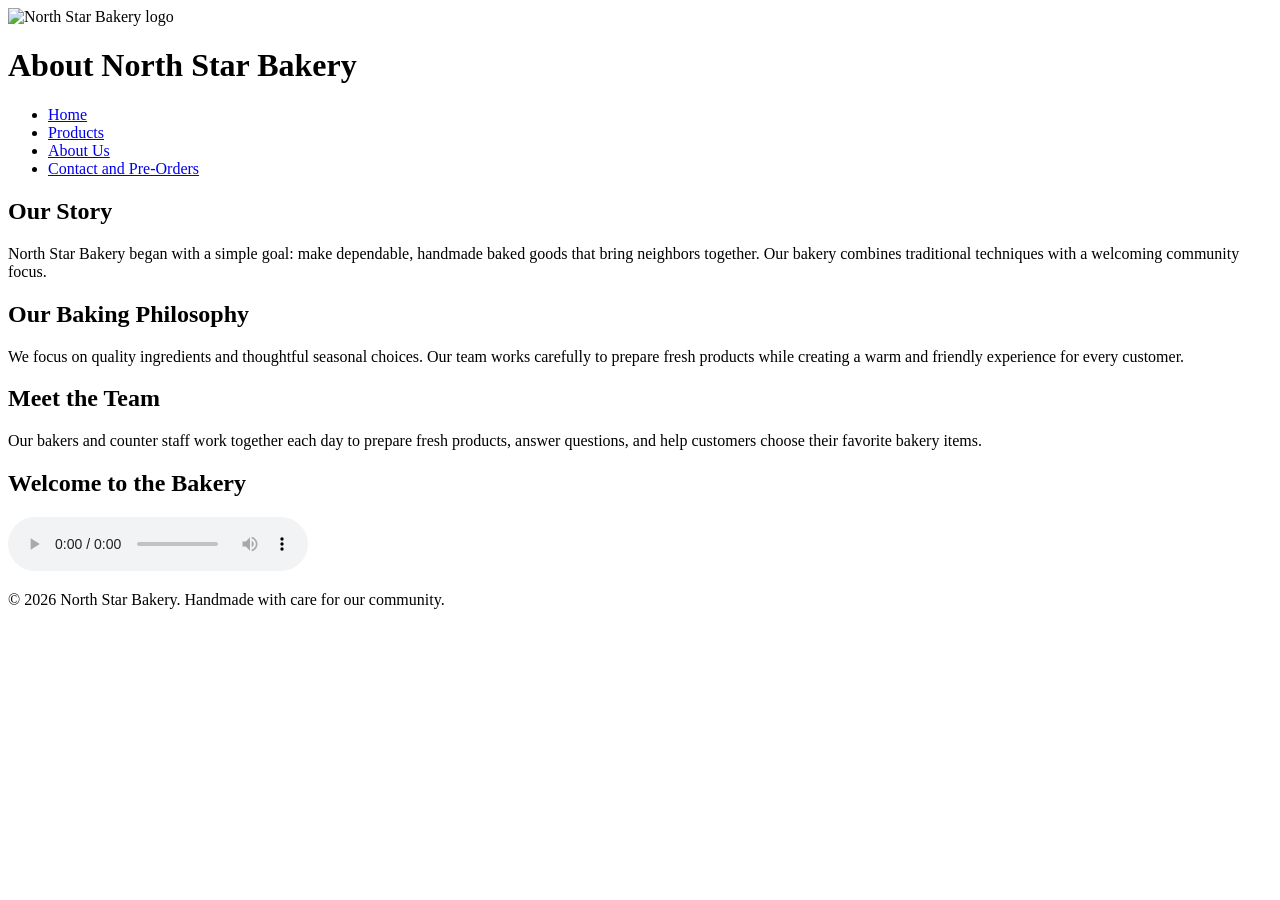
==== about.html @ 0419c0eb "Add about.html for North Star Bakery website" ====
<!DOCTYPE html>
<html lang="en">
<head>
    <meta charset="UTF-8">
    <meta name="viewport" content="width=device-width, initial-scale=1.0">
    <title>North Star Bakery | About Us</title>
    <link rel="stylesheet" href="styles.css">
</head>

<body>
    <header>
        <img src="bakery-logo.png" alt="North Star Bakery logo">
        <h1>About North Star Bakery</h1>

        <nav>
            <ul>
                <li><a href="index.html">Home</a></li>
                <li><a href="products.html">Products</a></li>
                <li><a href="about.html">About Us</a></li>
                <li><a href="contact.html">Contact and Pre-Orders</a></li>
            </ul>
        </nav>
    </header>

    <main>
        <section>
            <h2>Our Story</h2>
            <p>
                North Star Bakery began with a simple goal: make dependable,
                handmade baked goods that bring neighbors together. Our bakery
                combines traditional techniques with a welcoming community focus.
            </p>
        </section>

        <section>
            <h2>Our Baking Philosophy</h2>
            <p>
                We focus on quality ingredients and thoughtful seasonal choices.
                Our team works carefully to prepare fresh products while creating
                a warm and friendly experience for every customer.
            </p>
        </section>

        <section>
            <h2>Meet the Team</h2>
            <p>
                Our bakers and counter staff work together each day to prepare
                fresh products, answer questions, and help customers choose
                their favorite bakery items.
            </p>
        </section>

        <section>
            <h2>Welcome to the Bakery</h2>

            <audio controls>
                <source src="bakery-welcome.mp3" type="audio/mpeg">
                Your browser does not support the audio element.
                You can learn more about North Star Bakery from the information
                provided on this page.
            </audio>
        </section>
    </main>

    <footer>
        <p>&copy; 2026 North Star Bakery. Handmade with care for our community.</p>
    </footer>
</body>
</html>
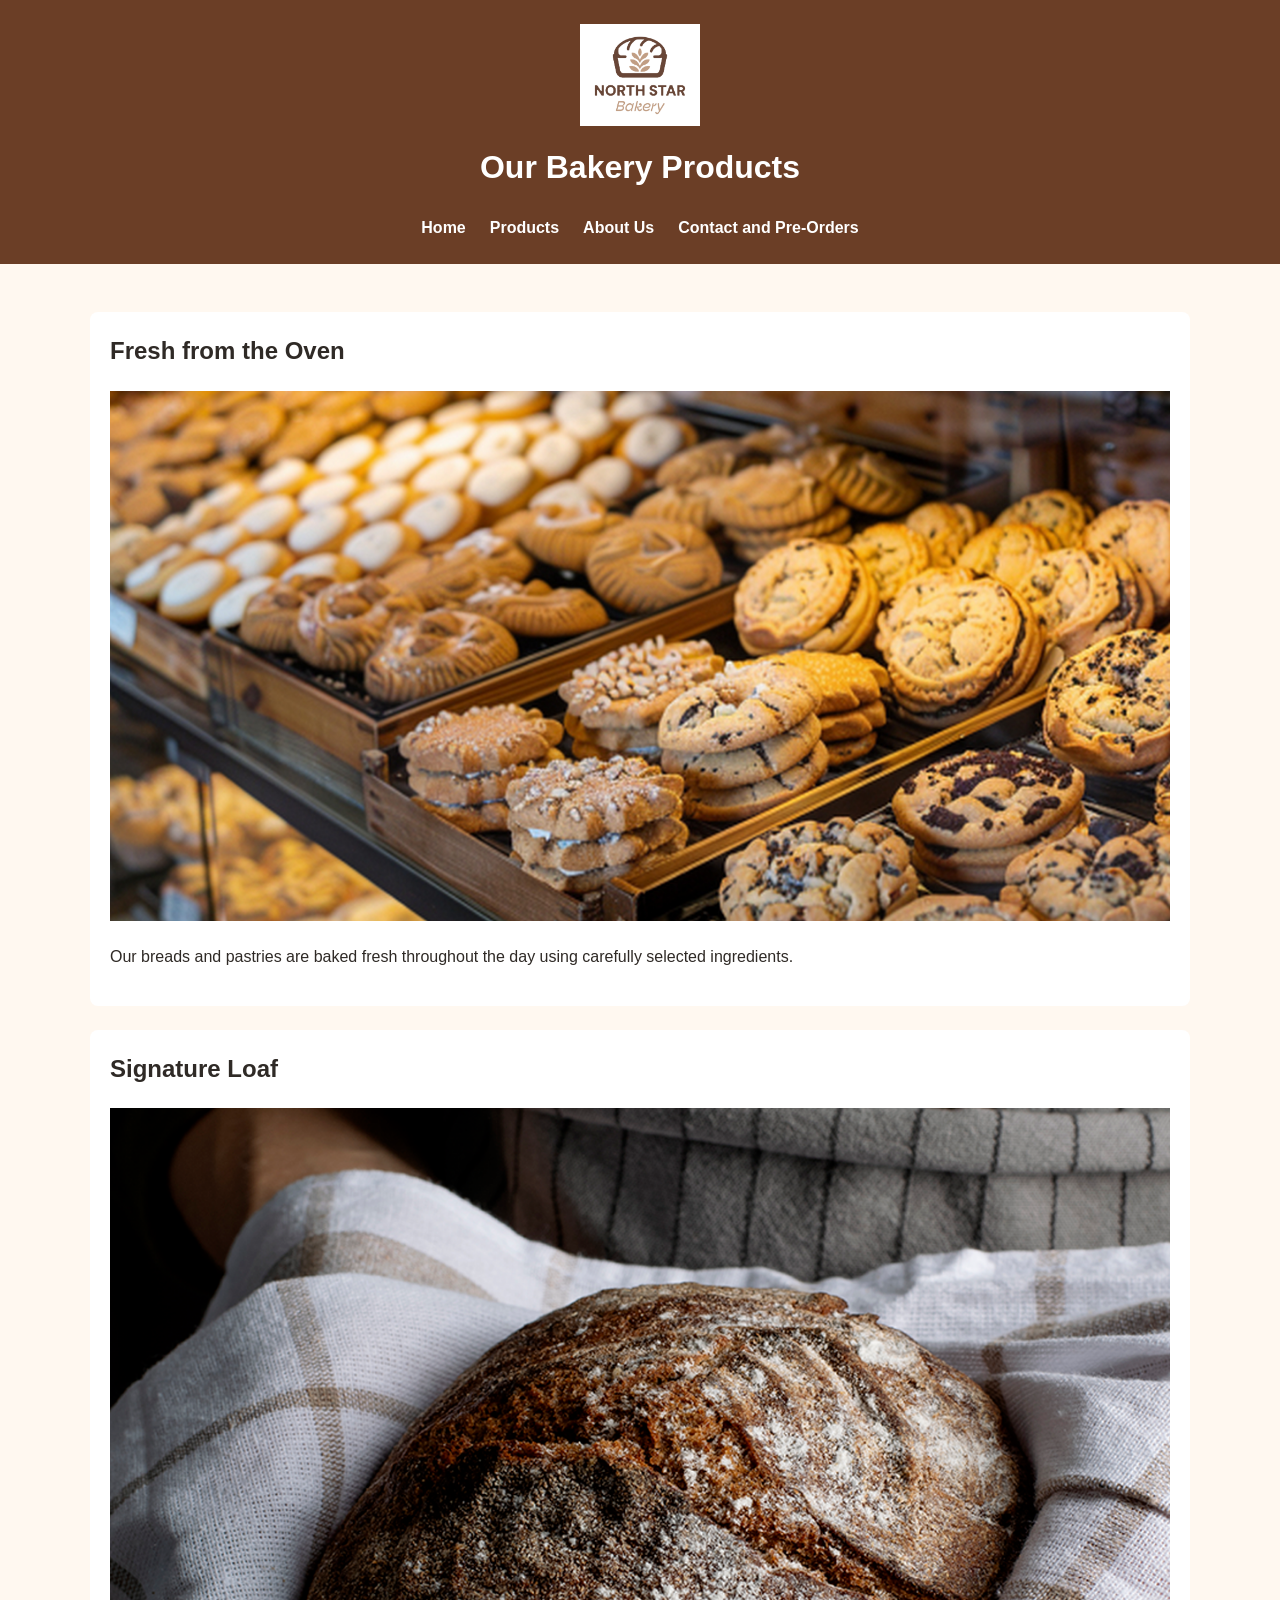
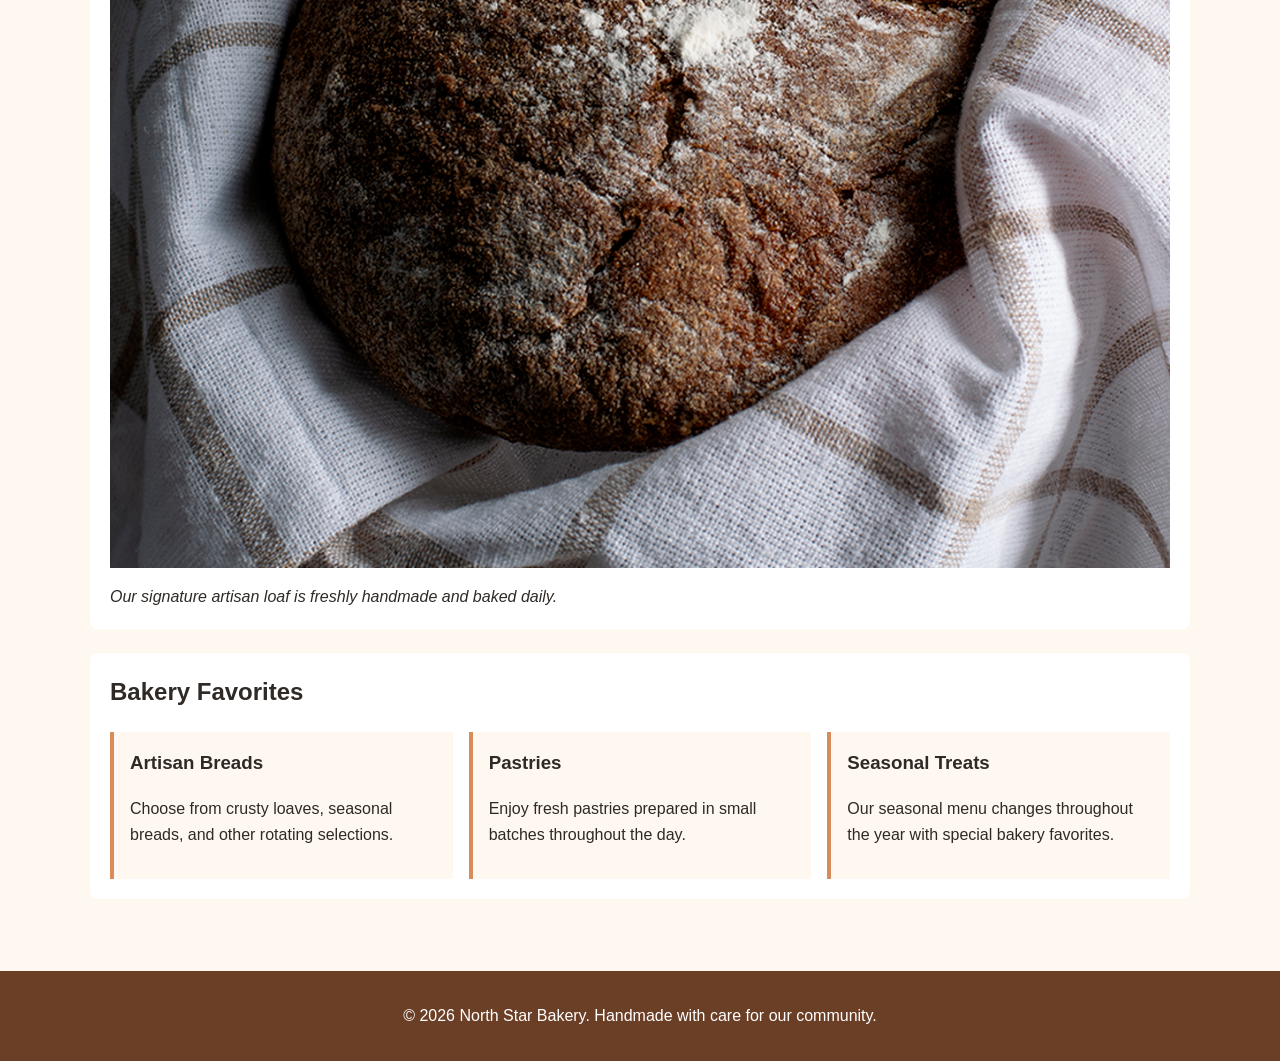
==== commit f426d506: "Revise About Us page to highlight bakery products Updated the about page to reflect a focus on baker" ====
--- a/about.html
+++ b/about.html
@@ -3,14 +3,14 @@
 <head>
     <meta charset="UTF-8">
     <meta name="viewport" content="width=device-width, initial-scale=1.0">
-    <title>North Star Bakery | About Us</title>
+    <title>North Star Bakery | Products</title>
     <link rel="stylesheet" href="styles.css">
 </head>
 
 <body>
     <header>
-        <img src="bakery-logo.png" alt="North Star Bakery logo">
-        <h1>About North Star Bakery</h1>
+        <img src="bakery-logo_c.png" alt="North Star Bakery logo">
+        <h1>Our Bakery Products</h1>
 
         <nav>
             <ul>
@@ -24,41 +24,61 @@
 
     <main>
         <section>
-            <h2>Our Story</h2>
+            <h2>Fresh from the Oven</h2>
+
+            <picture>
+                <source media="(min-width: 768px)"
+                        srcset="bakery-feature-large_c.png">
+                <img src="bakery-feature-small_c.png"
+                     alt="Assortment of freshly baked artisan breads at North Star Bakery">
+            </picture>
+
             <p>
-                North Star Bakery began with a simple goal: make dependable,
-                handmade baked goods that bring neighbors together. Our bakery
-                combines traditional techniques with a welcoming community focus.
+                Our breads and pastries are baked fresh throughout the day
+                using carefully selected ingredients.
             </p>
         </section>
 
         <section>
-            <h2>Our Baking Philosophy</h2>
-            <p>
-                We focus on quality ingredients and thoughtful seasonal choices.
-                Our team works carefully to prepare fresh products while creating
-                a warm and friendly experience for every customer.
-            </p>
+            <h2>Signature Loaf</h2>
+
+            <figure>
+                <img src="bakery-signature-loaf_c.png"
+                     alt="North Star Bakery signature artisan loaf with a golden crust">
+                <figcaption>
+                    Our signature artisan loaf is freshly handmade and baked daily.
+                </figcaption>
+            </figure>
         </section>
 
         <section>
-            <h2>Meet the Team</h2>
-            <p>
-                Our bakers and counter staff work together each day to prepare
-                fresh products, answer questions, and help customers choose
-                their favorite bakery items.
-            </p>
-        </section>
+            <h2>Bakery Favorites</h2>
 
-        <section>
-            <h2>Welcome to the Bakery</h2>
+            <div class="product-list">
+                <article>
+                    <h3>Artisan Breads</h3>
+                    <p>
+                        Choose from crusty loaves, seasonal breads,
+                        and other rotating selections.
+                    </p>
+                </article>
 
-            <audio controls>
-                <source src="bakery-welcome.mp3" type="audio/mpeg">
-                Your browser does not support the audio element.
-                You can learn more about North Star Bakery from the information
-                provided on this page.
-            </audio>
+                <article>
+                    <h3>Pastries</h3>
+                    <p>
+                        Enjoy fresh pastries prepared in small batches
+                        throughout the day.
+                    </p>
+                </article>
+
+                <article>
+                    <h3>Seasonal Treats</h3>
+                    <p>
+                        Our seasonal menu changes throughout the year
+                        with special bakery favorites.
+                    </p>
+                </article>
+            </div>
         </section>
     </main>
 
--- a/styles.css
+++ b/styles.css
@@ -0,0 +1,165 @@
+* {
+    box-sizing: border-box;
+}
+
+body {
+    margin: 0;
+    font-family: Arial, sans-serif;
+    background-color: #FFF8F0;
+    color: #2F2A26;
+    line-height: 1.6;
+}
+
+header {
+    background-color: #6B3E26;
+    color: white;
+    text-align: center;
+    padding: 1.5rem 1rem;
+}
+
+header img {
+    max-width: 120px;
+    height: auto;
+    margin-bottom: 0.5rem;
+}
+
+h1,
+h2,
+h3 {
+    margin-top: 0;
+}
+
+nav ul {
+    list-style: none;
+    padding: 0;
+    margin: 1rem 0 0;
+    display: flex;
+    flex-direction: column;
+    gap: 0.75rem;
+}
+
+nav a {
+    color: white;
+    text-decoration: none;
+    font-weight: bold;
+}
+
+nav a:hover {
+    text-decoration: underline;
+}
+
+main {
+    width: 90%;
+    max-width: 1100px;
+    margin: 0 auto;
+    padding: 2rem 0;
+}
+
+section {
+    background-color: white;
+    padding: 1.25rem;
+    margin-bottom: 1.5rem;
+    border-radius: 8px;
+}
+
+img,
+picture,
+audio {
+    max-width: 100%;
+}
+
+figure {
+    margin: 0;
+}
+
+figcaption {
+    margin-top: 0.5rem;
+    font-style: italic;
+}
+
+.product-list {
+    display: flex;
+    flex-direction: column;
+    gap: 1rem;
+}
+
+.product-list article {
+    background-color: #FFF8F0;
+    padding: 1rem;
+    border-left: 4px solid #D88C5A;
+}
+
+form {
+    margin-top: 1rem;
+}
+
+fieldset {
+    border: 2px solid #D88C5A;
+    border-radius: 8px;
+    padding: 1rem;
+}
+
+legend {
+    font-weight: bold;
+    color: #6B3E26;
+}
+
+label {
+    display: block;
+    margin-top: 1rem;
+    margin-bottom: 0.25rem;
+    font-weight: bold;
+}
+
+input,
+select,
+textarea {
+    width: 100%;
+    padding: 0.75rem;
+    border: 1px solid #6B3E26;
+    border-radius: 4px;
+    font: inherit;
+}
+
+button {
+    margin-top: 1rem;
+    background-color: #D88C5A;
+    color: #2F2A26;
+    border: none;
+    padding: 0.75rem 1.25rem;
+    border-radius: 4px;
+    font-weight: bold;
+    cursor: pointer;
+}
+
+button:hover {
+    background-color: #6B3E26;
+    color: white;
+}
+
+footer {
+    background-color: #6B3E26;
+    color: white;
+    text-align: center;
+    padding: 1rem;
+}
+
+@media (min-width: 768px) {
+    nav ul {
+        flex-direction: row;
+        justify-content: center;
+        gap: 1.5rem;
+    }
+
+    .product-list {
+        flex-direction: row;
+    }
+
+    .product-list article {
+        flex: 1;
+    }
+
+    main {
+        padding: 3rem 0;
+    }
+}
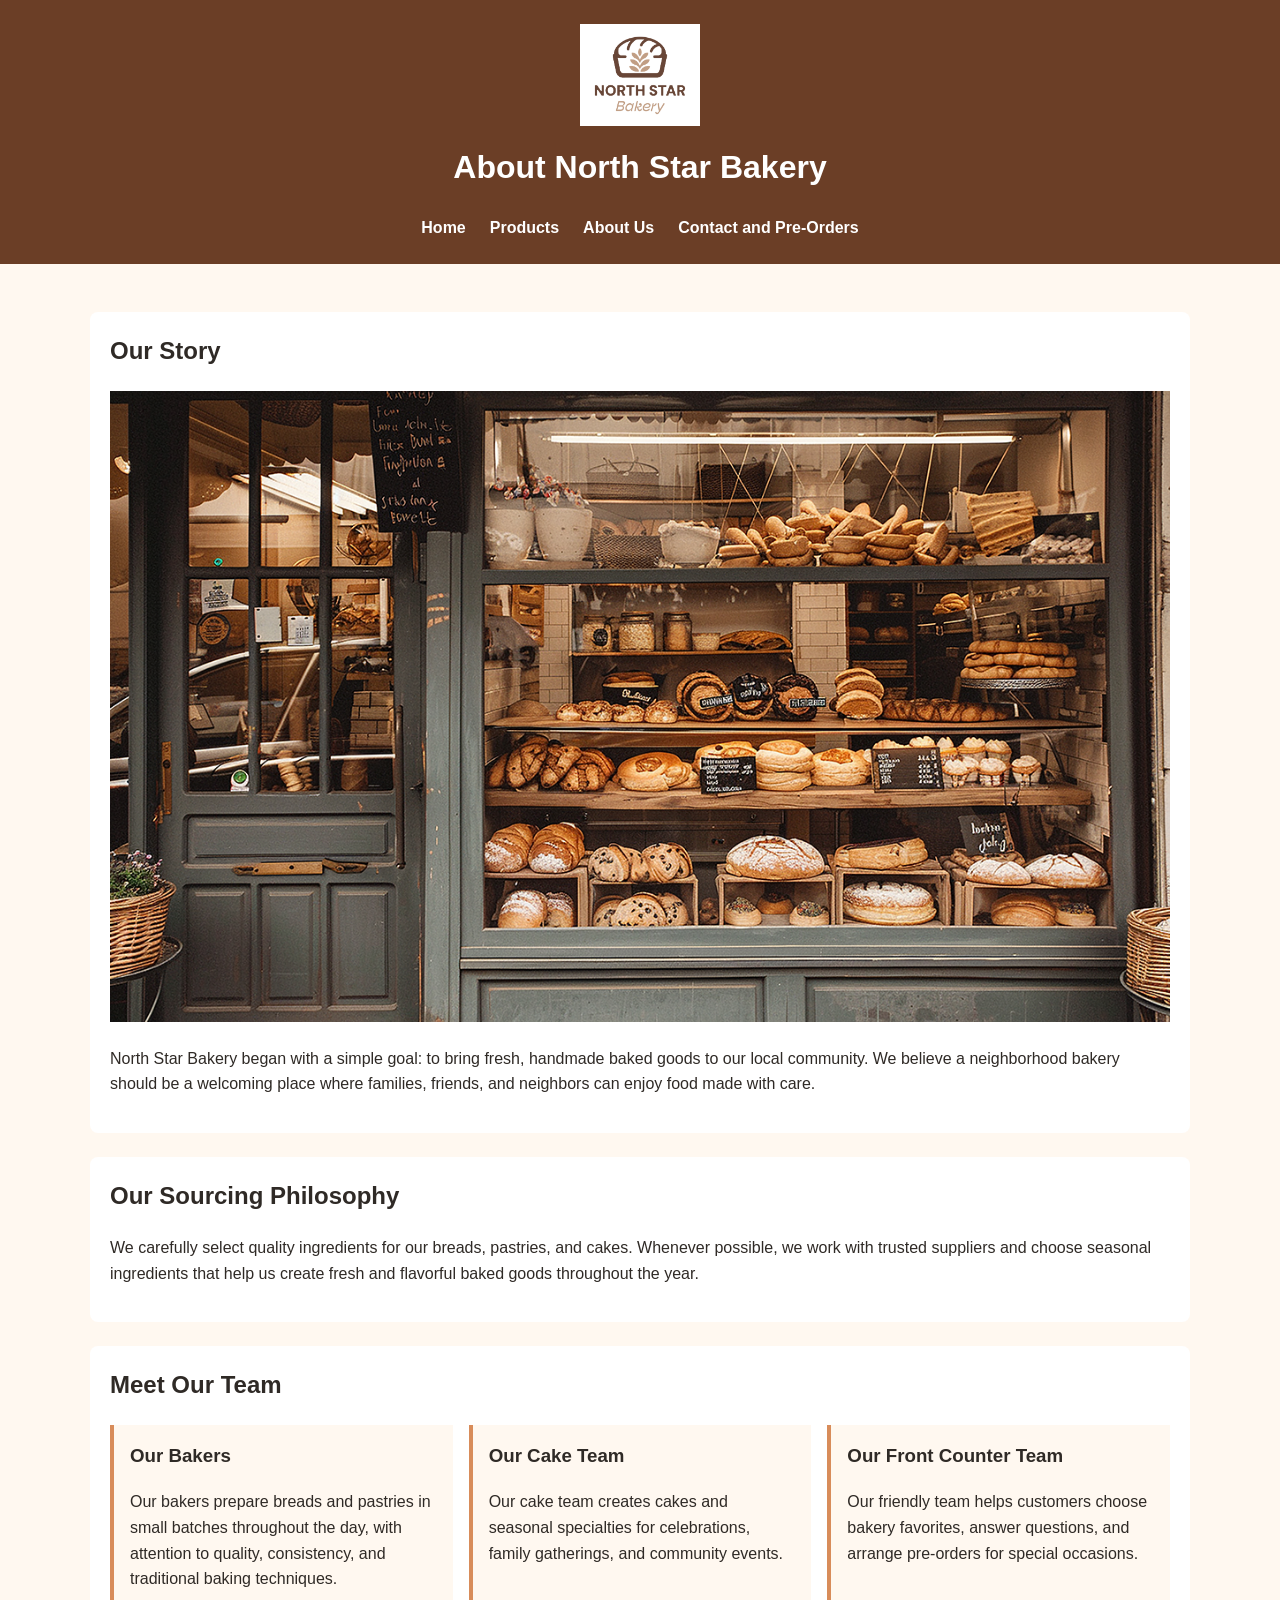
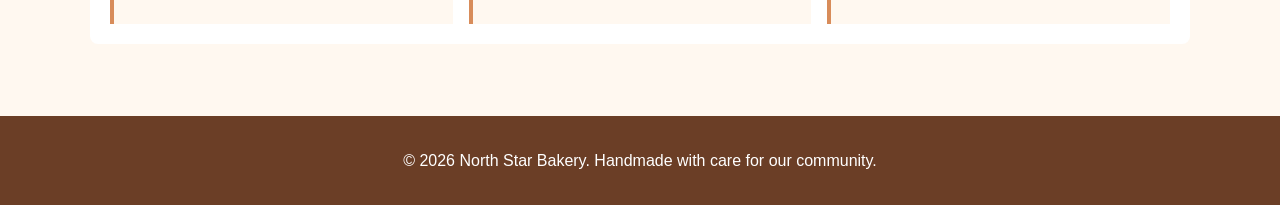
==== commit a291369d: "Update About page content" ====
--- a/about.html
+++ b/about.html
@@ -3,14 +3,14 @@
 <head>
     <meta charset="UTF-8">
     <meta name="viewport" content="width=device-width, initial-scale=1.0">
-    <title>North Star Bakery | Products</title>
+    <title>North Star Bakery | About Us</title>
     <link rel="stylesheet" href="styles.css">
 </head>
 
 <body>
     <header>
         <img src="bakery-logo_c.png" alt="North Star Bakery logo">
-        <h1>Our Bakery Products</h1>
+        <h1>About North Star Bakery</h1>
 
         <nav>
             <ul>
@@ -24,58 +24,58 @@
 
     <main>
         <section>
-            <h2>Fresh from the Oven</h2>
+            <h2>Our Story</h2>
 
-            <picture>
-                <source media="(min-width: 768px)"
-                        srcset="bakery-feature-large_c.png">
-                <img src="bakery-feature-small_c.png"
-                     alt="Assortment of freshly baked artisan breads at North Star Bakery">
-            </picture>
+            <img src="bakery-storefront_c.png"
+                 alt="North Star Bakery neighborhood storefront">
 
             <p>
-                Our breads and pastries are baked fresh throughout the day
-                using carefully selected ingredients.
+                North Star Bakery began with a simple goal: to bring fresh,
+                handmade baked goods to our local community. We believe a
+                neighborhood bakery should be a welcoming place where families,
+                friends, and neighbors can enjoy food made with care.
             </p>
         </section>
 
         <section>
-            <h2>Signature Loaf</h2>
+            <h2>Our Sourcing Philosophy</h2>
 
-            <figure>
-                <img src="bakery-signature-loaf_c.png"
-                     alt="North Star Bakery signature artisan loaf with a golden crust">
-                <figcaption>
-                    Our signature artisan loaf is freshly handmade and baked daily.
-                </figcaption>
-            </figure>
+            <p>
+                We carefully select quality ingredients for our breads,
+                pastries, and cakes. Whenever possible, we work with trusted
+                suppliers and choose seasonal ingredients that help us create
+                fresh and flavorful baked goods throughout the year.
+            </p>
         </section>
 
         <section>
-            <h2>Bakery Favorites</h2>
+            <h2>Meet Our Team</h2>
 
             <div class="product-list">
                 <article>
-                    <h3>Artisan Breads</h3>
+                    <h3>Our Bakers</h3>
                     <p>
-                        Choose from crusty loaves, seasonal breads,
-                        and other rotating selections.
+                        Our bakers prepare breads and pastries in small batches
+                        throughout the day, with attention to quality,
+                        consistency, and traditional baking techniques.
                     </p>
                 </article>
 
                 <article>
-                    <h3>Pastries</h3>
+                    <h3>Our Cake Team</h3>
                     <p>
-                        Enjoy fresh pastries prepared in small batches
-                        throughout the day.
+                        Our cake team creates cakes and seasonal specialties
+                        for celebrations, family gatherings, and community
+                        events.
                     </p>
                 </article>
 
                 <article>
-                    <h3>Seasonal Treats</h3>
+                    <h3>Our Front Counter Team</h3>
                     <p>
-                        Our seasonal menu changes throughout the year
-                        with special bakery favorites.
+                        Our friendly team helps customers choose bakery
+                        favorites, answer questions, and arrange pre-orders
+                        for special occasions.
                     </p>
                 </article>
             </div>
@@ -86,4 +86,4 @@
         <p>&copy; 2026 North Star Bakery. Handmade with care for our community.</p>
     </footer>
 </body>
-</html>
+</html>
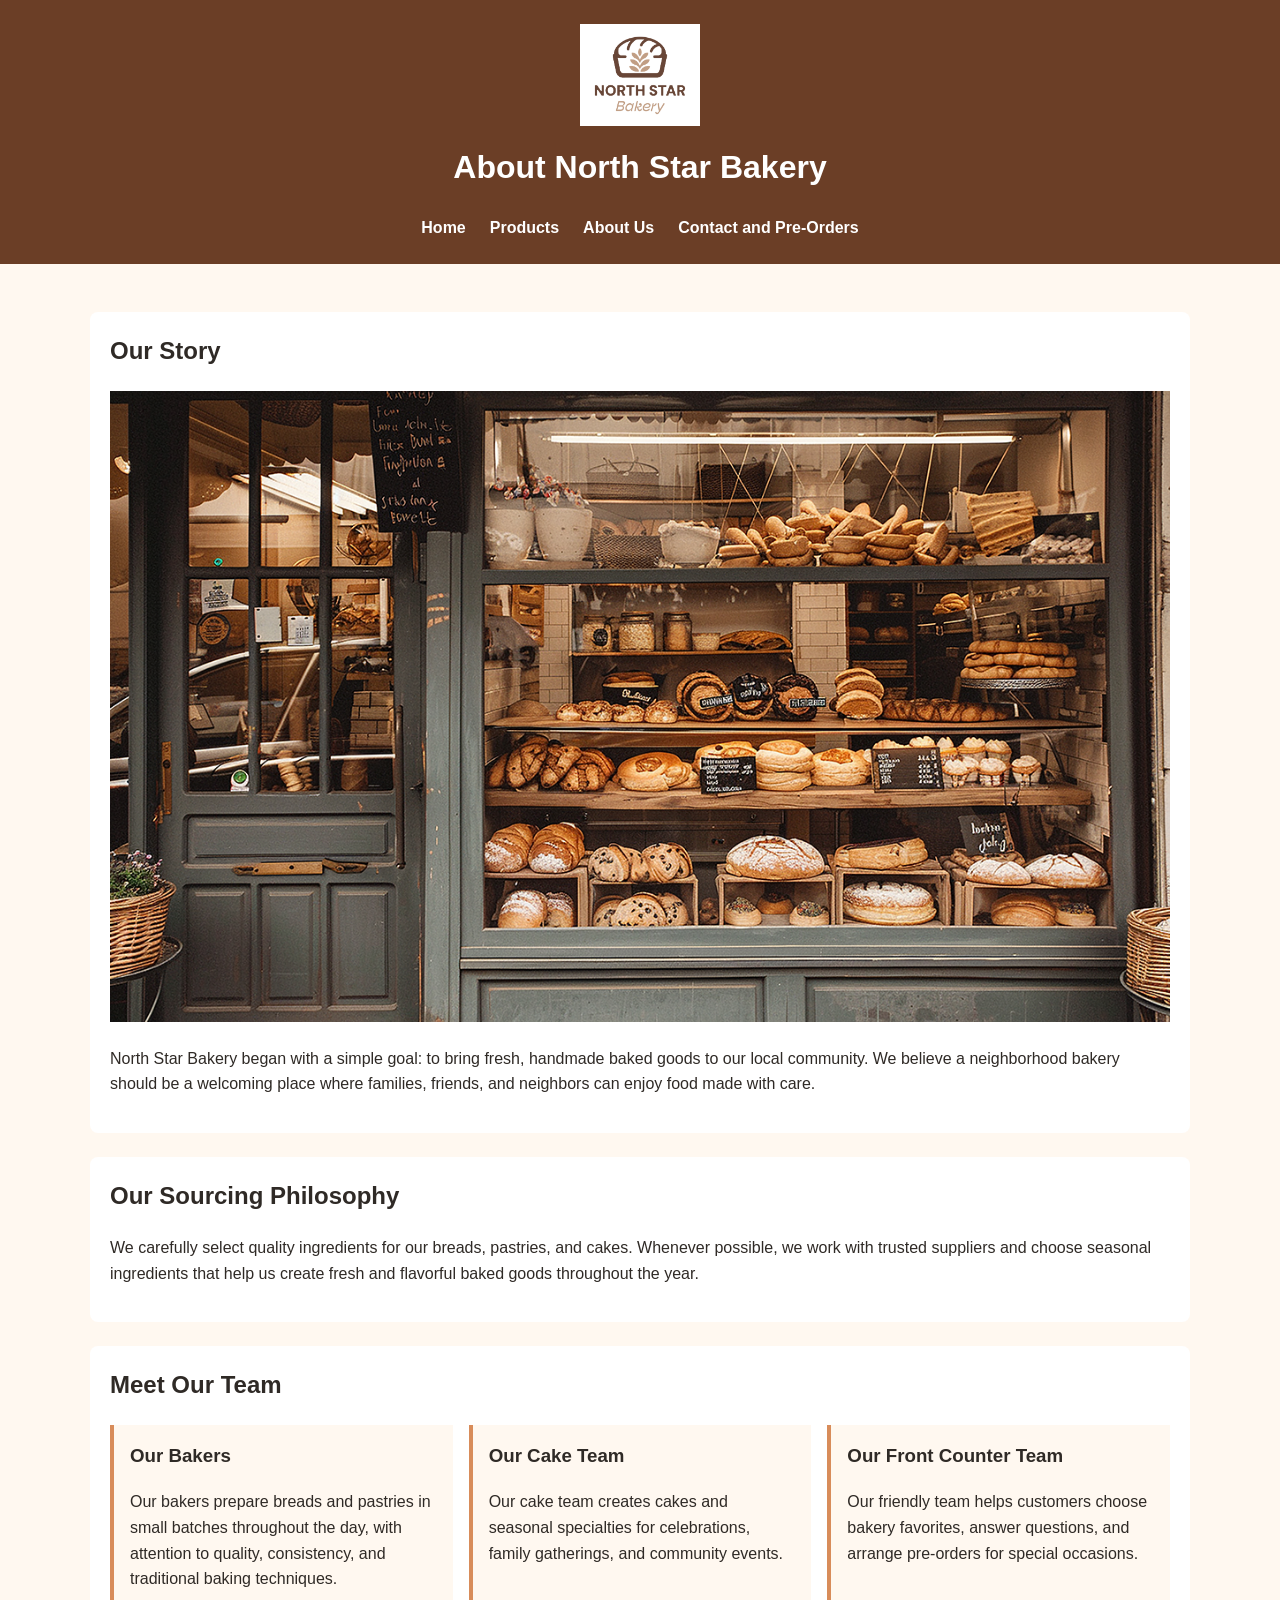
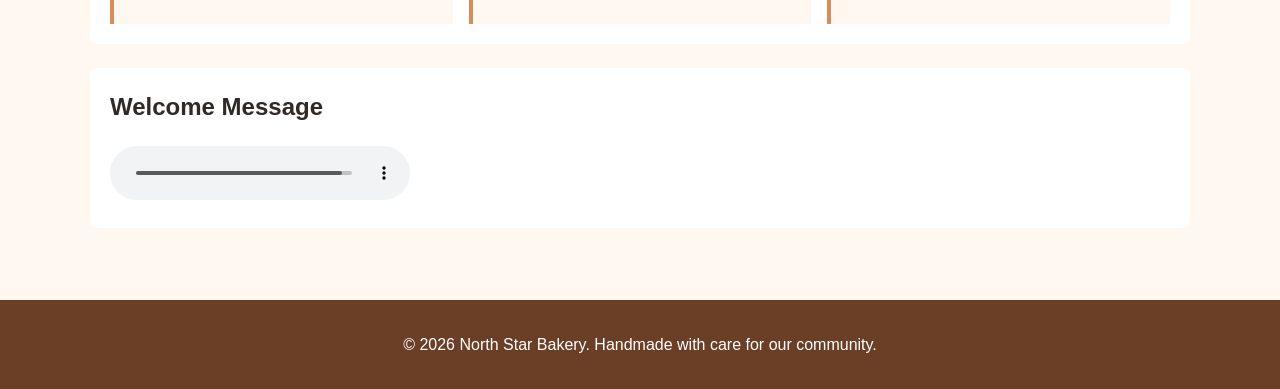
==== commit 20ebd6f0: "Add welcome audio to About page" ====
--- a/about.html
+++ b/about.html
@@ -80,6 +80,16 @@
                 </article>
             </div>
         </section>
+
+        <section>
+            <h2>Welcome Message</h2>
+
+            <audio controls>
+                <source src="bakery-welcome_c.mp3" type="audio/mpeg">
+                Your browser does not support the audio element.
+                Please use the information on this page to learn more about North Star Bakery.
+            </audio>
+        </section>
     </main>
 
     <footer>
